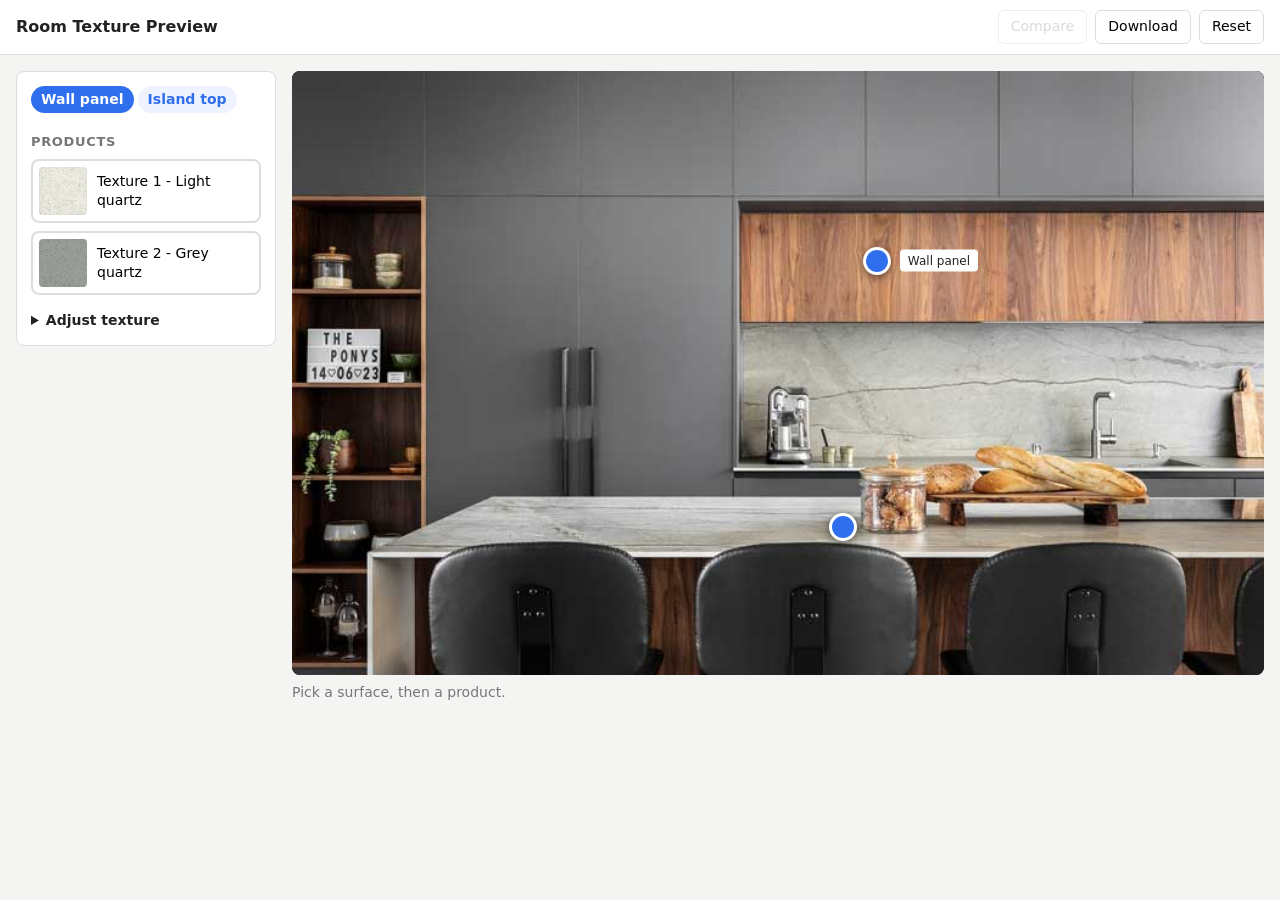
==== index.html @ 27efe02b "Room texture preview with Annotorious masking admin Viewer renders swappable textures onto masked su" ====
<!doctype html>
<html lang="en">
<head>
  <meta charset="utf-8">
  <meta name="viewport" content="width=device-width, initial-scale=1">
  <title>Room Texture Preview</title>
  <link rel="stylesheet" href="css/style.css">
</head>
<body>
  <header class="topbar">
    <h1>Room Texture Preview</h1>
    <div class="actions">
      <button id="btn-compare" disabled>Compare</button>
      <button id="btn-download">Download</button>
      <button id="btn-reset">Reset</button>
    </div>
  </header>

  <main class="layout">
    <aside class="panel">
      <div id="surface-chip"></div>
      <h2>Products</h2>
      <ul id="product-list" class="products"></ul>

      <details id="adjust" class="adjust">
        <summary>Adjust texture</summary>
        <label>Tile size <input type="range" id="adj-tile" min="100" max="1200" step="10"></label>
        <label>Rotation
          <select id="adj-rot"><option>0</option><option>90</option><option>180</option><option>270</option></select>
        </label>
        <label>Offset X <input type="range" id="adj-ox" min="-300" max="300" step="1"></label>
        <label>Offset Y <input type="range" id="adj-oy" min="-300" max="300" step="1"></label>
        <label>Lighting <input type="range" id="adj-shade" min="0" max="1" step="0.05"></label>
      </details>
    </aside>

    <section class="stage-wrap">
      <div class="stage" id="stage">
        <canvas id="cv-original"></canvas>
        <canvas id="cv-result" hidden></canvas>
        <div class="divider" id="divider" hidden></div>
        <input type="range" id="compare-range" min="0" max="100" value="50" hidden>
        <button class="pin" id="pin" hidden><span></span></button>
      </div>
      <p class="status" id="status">Loading…</p>
    </section>
  </main>

  <script src="js/mask.js"></script>
  <script src="js/render.js"></script>
  <script src="js/app.js"></script>
</body>
</html>
---- css/style.css ----
:root { --bg:#f4f4f2; --fg:#222; --muted:#777; --line:#ddd; --accent:#2f6fed; }
* { box-sizing: border-box; }
body { margin:0; font:14px/1.4 system-ui, sans-serif; background:var(--bg); color:var(--fg); }
button, select { font:inherit; }

.topbar { display:flex; justify-content:space-between; align-items:center; gap:12px; padding:10px 16px; background:#fff; border-bottom:1px solid var(--line); }
.topbar h1 { font-size:16px; margin:0; }
.actions { display:flex; gap:8px; }
.actions button, .btn { padding:6px 12px; border:1px solid var(--line); border-radius:6px; background:#fff; cursor:pointer; }
.actions button:hover:not(:disabled), .btn:hover { border-color:var(--accent); }
.actions button.on, .btn.on { background:var(--accent); color:#fff; border-color:var(--accent); }
.actions button:disabled { opacity:.5; cursor:default; }

.layout { display:grid; grid-template-columns:260px 1fr; gap:16px; padding:16px; max-width:1300px; margin:0 auto; }
.panel { background:#fff; border:1px solid var(--line); border-radius:8px; padding:14px; align-self:start; }
.panel h2 { font-size:13px; text-transform:uppercase; letter-spacing:.05em; color:var(--muted); margin:16px 0 8px; }
.chip { display:inline-block; padding:4px 10px; border-radius:999px; background:#eef3ff; color:var(--accent); font-weight:600; }

.products { list-style:none; margin:0; padding:0; display:grid; gap:8px; }
.products button { display:flex; align-items:center; gap:10px; width:100%; padding:6px; border:2px solid var(--line); border-radius:8px; background:#fff; cursor:pointer; text-align:left; }
.products button.selected { border-color:var(--accent); }
.products img { width:48px; height:48px; object-fit:cover; border-radius:4px; }

.adjust { margin-top:16px; }
.adjust summary { cursor:pointer; font-weight:600; }
.adjust label { display:grid; gap:2px; margin-top:10px; color:var(--muted); }

.stage-wrap { min-width:0; }
.stage { position:relative; width:100%; line-height:0; background:#000; border-radius:8px; overflow:hidden; }
.stage canvas { width:100%; height:auto; display:block; }
.stage #cv-result { position:absolute; inset:0; }
.status { color:var(--muted); margin:8px 0 0; }

.divider { position:absolute; top:0; bottom:0; width:2px; background:#fff; box-shadow:0 0 4px #0008; pointer-events:none; }
#compare-range { position:absolute; left:0; right:0; top:50%; width:100%; margin:0; opacity:0; height:100%; top:0; cursor:ew-resize; }

.pin { position:absolute; transform:translate(-50%,-50%); width:28px; height:28px; border-radius:50%; border:3px solid #fff; background:var(--accent); box-shadow:0 2px 8px #0008; cursor:pointer; padding:0; }
.pin span { display:none; position:absolute; left:34px; top:50%; transform:translateY(-50%); white-space:nowrap; background:#fff; color:var(--fg); padding:3px 8px; border-radius:4px; font-size:12px; line-height:1.4; }
.pin:hover span, .pin.focus span { display:block; }

@media (max-width:800px) {
  .layout { grid-template-columns:1fr; padding:8px; }
  .panel { order:2; }
}

/* admin */
.admin-bar { display:flex; flex-wrap:wrap; gap:8px; align-items:center; padding:10px 16px; background:#fff; border-bottom:1px solid var(--line); }
.admin-bar .sep { width:1px; height:24px; background:var(--line); }
.admin-wrap { max-width:1300px; margin:16px auto; padding:0 16px; }
.admin-scroll { overflow:auto; max-height:78vh; border:1px solid var(--line); background:#222; }
.admin-stage { position:relative; display:inline-block; line-height:0; background:#000; }
.admin-stage img#room { display:block; max-width:none; height:auto; }
.admin-stage canvas#test { position:absolute; inset:0; width:100%; height:100%; pointer-events:none; }
.tips { color:var(--muted); font-size:13px; }
.a9s-annotation.exclude .a9s-inner { stroke-dasharray:5 3; }
.a9s-annotation.dim { opacity:.45; }
.a9s-annotation.quad .a9s-inner { stroke-dasharray:6 4; }
.chip { cursor:pointer; margin:0 4px 4px 0; border:0; font:inherit; font-weight:600; }
.chip.active { background:var(--accent); color:#fff; }
.admin-pin { position:absolute; transform:translate(-50%,-50%); padding:2px 8px; border-radius:999px; color:#fff; font-size:12px; line-height:1.5; font-weight:600; pointer-events:none; box-shadow:0 1px 4px #0008; border:2px solid #fff; }
.admin-pin.active { outline:2px solid #000; }
.hide-mask .admin-pin { display:none; }

.guide { margin:0 0 8px; padding:8px 12px; background:#eef3ff; border-left:4px solid var(--accent); border-radius:4px; font-weight:600; }
kbd { padding:0 5px; border:1px solid var(--line); border-radius:3px; background:#fff; font-size:12px; }

.btn.primary { background:var(--accent); color:#fff; border-color:var(--accent); font-weight:600; }
.save-state { color:var(--muted); font-size:13px; min-width:120px; }
.save-state.dirty { color:#c25400; }
.more { position:relative; margin-left:auto; }
.more summary { list-style:none; cursor:pointer; }
.more-menu { position:absolute; right:0; top:36px; z-index:20; display:grid; gap:6px; min-width:200px; padding:10px; background:#fff; border:1px solid var(--line); border-radius:8px; box-shadow:0 6px 20px #0003; }
.admin-bar { position:relative; }
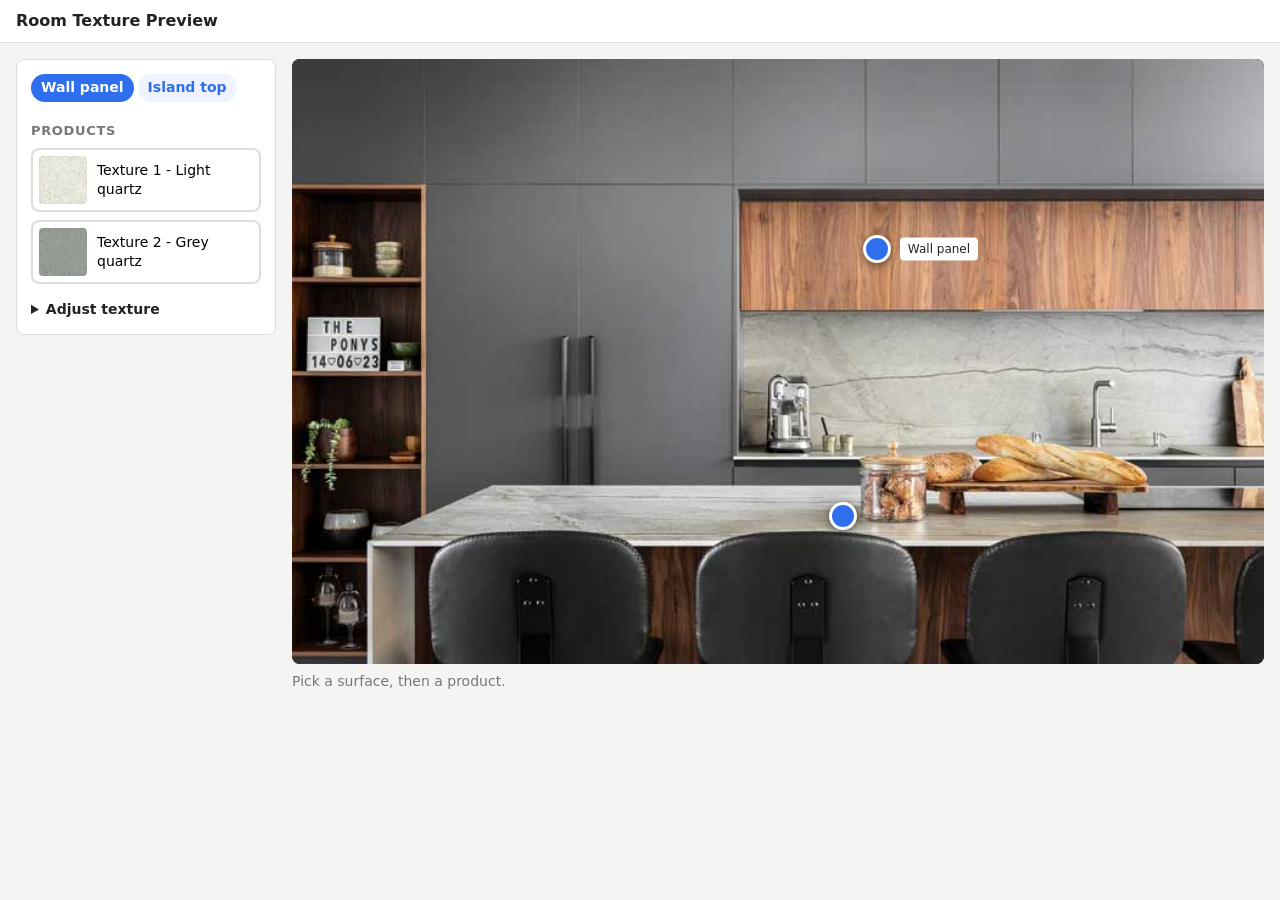
==== commit 17e3c999: "Remove compare, download and reset buttons from viewers" ====
--- a/index.html
+++ b/index.html
@@ -9,11 +9,6 @@
 <body>
   <header class="topbar">
     <h1>Room Texture Preview</h1>
-    <div class="actions">
-      <button id="btn-compare" disabled>Compare</button>
-      <button id="btn-download">Download</button>
-      <button id="btn-reset">Reset</button>
-    </div>
   </header>
 
   <main class="layout">
@@ -38,8 +33,6 @@
       <div class="stage" id="stage">
         <canvas id="cv-original"></canvas>
         <canvas id="cv-result" hidden></canvas>
-        <div class="divider" id="divider" hidden></div>
-        <input type="range" id="compare-range" min="0" max="100" value="50" hidden>
         <button class="pin" id="pin" hidden><span></span></button>
       </div>
       <p class="status" id="status">Loading…</p>
--- a/css/style.css
+++ b/css/style.css
@@ -31,8 +31,6 @@
 .stage #cv-result { position:absolute; inset:0; }
 .status { color:var(--muted); margin:8px 0 0; }
 
-.divider { position:absolute; top:0; bottom:0; width:2px; background:#fff; box-shadow:0 0 4px #0008; pointer-events:none; }
-#compare-range { position:absolute; left:0; right:0; top:50%; width:100%; margin:0; opacity:0; height:100%; top:0; cursor:ew-resize; }
 
 .pin { position:absolute; transform:translate(-50%,-50%); width:28px; height:28px; border-radius:50%; border:3px solid #fff; background:var(--accent); box-shadow:0 2px 8px #0008; cursor:pointer; padding:0; }
 .pin span { display:none; position:absolute; left:34px; top:50%; transform:translateY(-50%); white-space:nowrap; background:#fff; color:var(--fg); padding:3px 8px; border-radius:4px; font-size:12px; line-height:1.4; }
